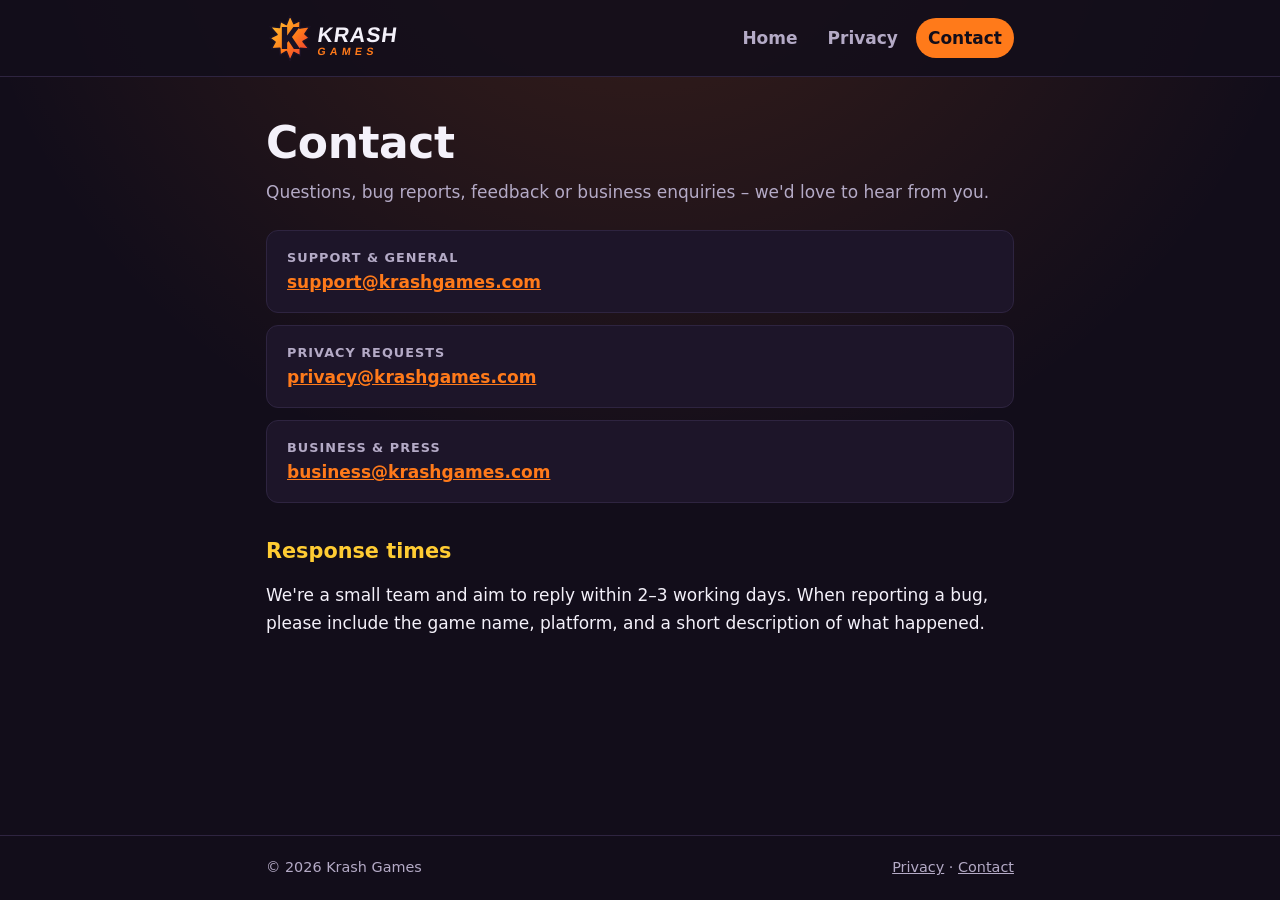
==== contact.html @ dce3d5c1 "Add files via upload" ====
<!doctype html>
<html lang="en">
<head>
  <meta charset="utf-8">
  <meta name="viewport" content="width=device-width, initial-scale=1">
  <title>Contact – Krash Games</title>
  <meta name="description" content="How to contact Krash Games.">
  <link rel="icon" type="image/svg+xml" href="logo-mark.svg">
  <link rel="stylesheet" href="styles.css">
</head>
<body>
  <header class="site-header">
    <div class="inner">
      <a class="brand" href="index.html"><img src="logo.svg" alt="Krash Games"></a>
      <nav class="site-nav" aria-label="Main">
        <a href="index.html">Home</a>
        <a href="privacy.html">Privacy</a>
        <a href="contact.html" aria-current="page">Contact</a>
      </nav>
    </div>
  </header>

  <main>
    <h1>Contact</h1>
    <p class="lede">Questions, bug reports, feedback or business enquiries – we'd love to hear from you.</p>

    <!-- TODO: replace the placeholder details below with real contact information. -->
    <ul class="contact-list">
      <li>
        <span class="label">Support &amp; general</span>
        <a href="mailto:support@krashgames.com">support@krashgames.com</a>
      </li>
      <li>
        <span class="label">Privacy requests</span>
        <a href="mailto:privacy@krashgames.com">privacy@krashgames.com</a>
      </li>
      <li>
        <span class="label">Business &amp; press</span>
        <a href="mailto:business@krashgames.com">business@krashgames.com</a>
      </li>
    </ul>

    <h2>Response times</h2>
    <p>We're a small team and aim to reply within 2–3 working days. When reporting a bug, please include the game name, platform, and a short description of what happened.</p>
  </main>

  <footer class="site-footer">
    <div class="inner">
      <span>&copy; 2026 Krash Games</span>
      <span><a href="privacy.html">Privacy</a> · <a href="contact.html">Contact</a></span>
    </div>
  </footer>
</body>
</html>
---- styles.css ----
:root {
  --bg: #120d1a;
  --surface: #1d1529;
  --border: #2e2440;
  --text: #f4f1fa;
  --muted: #b4aac6;
  --accent: #ff7a1a;
  --accent-2: #ffcc33;
  --danger: #e8283c;
  --radius: 12px;
  --max: 780px;
}

* {
  box-sizing: border-box;
}

html {
  -webkit-text-size-adjust: 100%;
}

body {
  margin: 0;
  min-height: 100vh;
  display: flex;
  flex-direction: column;
  background: var(--bg);
  background-image: radial-gradient(circle at 50% -20%, rgba(255, 122, 26, 0.18), transparent 55%);
  color: var(--text);
  font-family: system-ui, -apple-system, "Segoe UI", Roboto, Arial, sans-serif;
  font-size: 1.0625rem;
  line-height: 1.65;
}

a {
  color: var(--accent);
}

a:hover,
a:focus-visible {
  color: var(--accent-2);
}

/* Header */
.site-header {
  border-bottom: 1px solid var(--border);
  background: rgba(18, 13, 26, 0.85);
}

.site-header .inner {
  max-width: var(--max);
  margin: 0 auto;
  padding: 14px 16px;
  display: flex;
  align-items: center;
  justify-content: space-between;
  flex-wrap: wrap;
  gap: 12px;
}

.brand img {
  display: block;
  height: 48px;
  width: auto;
}

.site-nav {
  display: flex;
  gap: 6px;
}

.site-nav a {
  color: var(--muted);
  text-decoration: none;
  font-weight: 600;
  padding: 6px 12px;
  border-radius: 999px;
}

.site-nav a:hover,
.site-nav a:focus-visible {
  color: var(--text);
  background: var(--surface);
}

.site-nav a[aria-current="page"] {
  color: var(--bg);
  background: var(--accent);
}

/* Main content */
main {
  flex: 1;
  width: 100%;
  max-width: var(--max);
  margin: 0 auto;
  padding: 40px 16px 56px;
}

h1,
h2 {
  line-height: 1.2;
}

h1 {
  font-size: clamp(2rem, 6vw, 2.75rem);
  margin: 0 0 8px;
  letter-spacing: -0.01em;
}

h2 {
  font-size: 1.3rem;
  margin: 36px 0 8px;
  color: var(--accent-2);
}

.lede {
  color: var(--muted);
  margin-top: 0;
}

.updated {
  color: var(--muted);
  font-size: 0.9rem;
}

ul {
  padding-left: 1.25em;
}

li + li {
  margin-top: 4px;
}

/* Home hero */
.hero {
  text-align: center;
  padding: 24px 0 8px;
}

.hero img {
  width: 160px;
  height: 160px;
  margin-bottom: 16px;
}

.cards {
  display: grid;
  grid-template-columns: repeat(auto-fit, minmax(240px, 1fr));
  gap: 16px;
  margin-top: 32px;
}

.card {
  display: block;
  padding: 20px;
  border: 1px solid var(--border);
  border-radius: var(--radius);
  background: var(--surface);
  color: var(--text);
  text-decoration: none;
  transition: border-color 0.15s, transform 0.15s;
}

.card:hover,
.card:focus-visible {
  color: var(--text);
  border-color: var(--accent);
  transform: translateY(-2px);
}

.card h2 {
  margin: 0 0 4px;
}

.card p {
  margin: 0;
  color: var(--muted);
}

/* Contact */
.contact-list {
  list-style: none;
  padding: 0;
  margin: 24px 0 0;
  display: grid;
  gap: 12px;
}

.contact-list li {
  margin: 0;
  padding: 16px 20px;
  border: 1px solid var(--border);
  border-radius: var(--radius);
  background: var(--surface);
}

.contact-list .label {
  display: block;
  font-size: 0.8rem;
  font-weight: 700;
  letter-spacing: 0.08em;
  text-transform: uppercase;
  color: var(--muted);
}

.contact-list a {
  font-weight: 600;
  word-break: break-word;
}

/* Footer */
.site-footer {
  border-top: 1px solid var(--border);
  color: var(--muted);
  font-size: 0.9rem;
}

.site-footer .inner {
  max-width: var(--max);
  margin: 0 auto;
  padding: 20px 16px;
  display: flex;
  justify-content: space-between;
  flex-wrap: wrap;
  gap: 8px;
}

.site-footer a {
  color: var(--muted);
}

@media (prefers-reduced-motion: reduce) {
  .card {
    transition: none;
  }
}
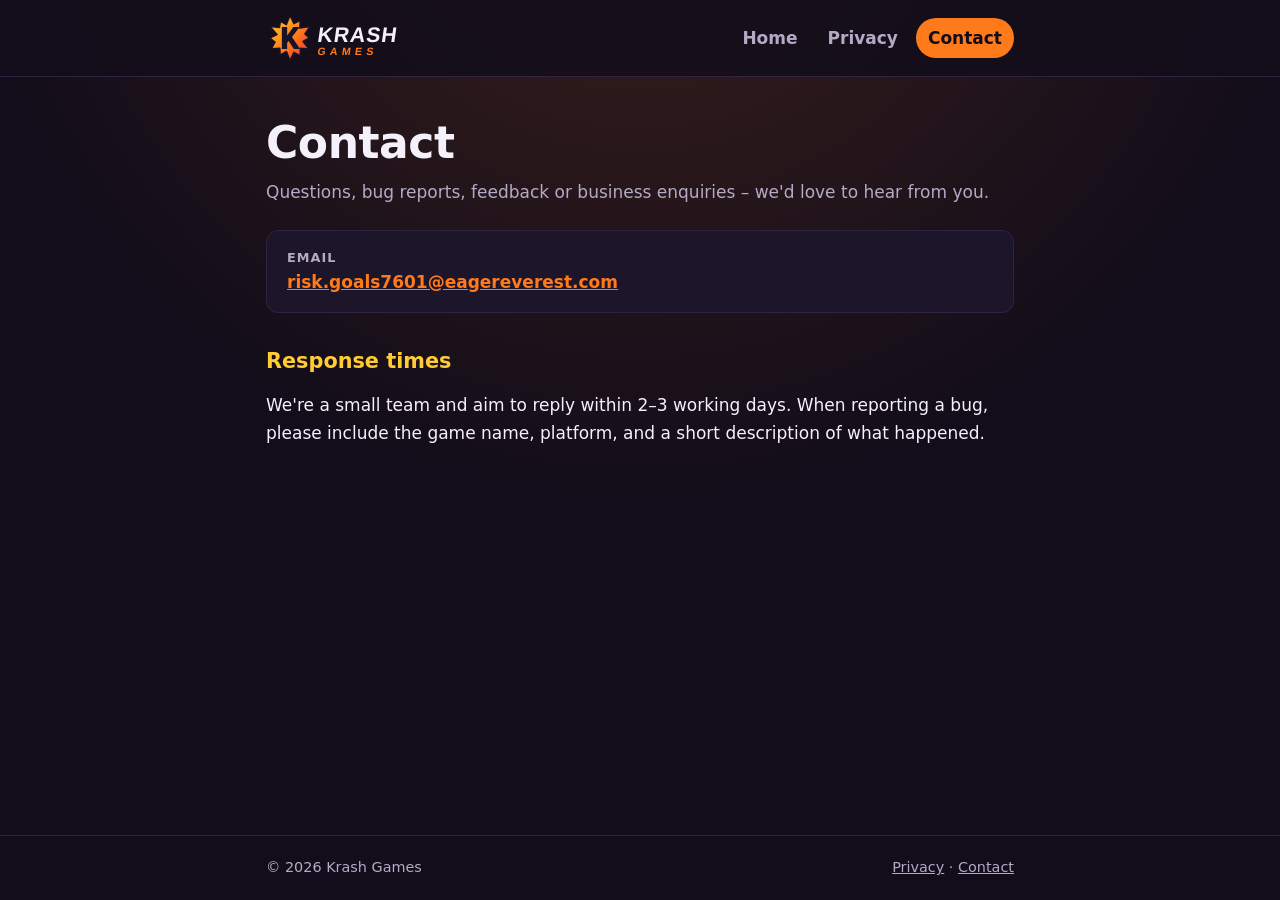
==== commit c037ed61: "Update privacy statement and contact email Replace the template privacy statement with the final tex" ====
--- a/contact.html
+++ b/contact.html
@@ -24,19 +24,10 @@
     <h1>Contact</h1>
     <p class="lede">Questions, bug reports, feedback or business enquiries – we'd love to hear from you.</p>
 
-    <!-- TODO: replace the placeholder details below with real contact information. -->
     <ul class="contact-list">
       <li>
-        <span class="label">Support &amp; general</span>
-        <a href="mailto:support@krashgames.com">support@krashgames.com</a>
-      </li>
-      <li>
-        <span class="label">Privacy requests</span>
-        <a href="mailto:privacy@krashgames.com">privacy@krashgames.com</a>
-      </li>
-      <li>
-        <span class="label">Business &amp; press</span>
-        <a href="mailto:business@krashgames.com">business@krashgames.com</a>
+        <span class="label">Email</span>
+        <a href="mailto:risk.goals7601@eagereverest.com">risk.goals7601@eagereverest.com</a>
       </li>
     </ul>
 
